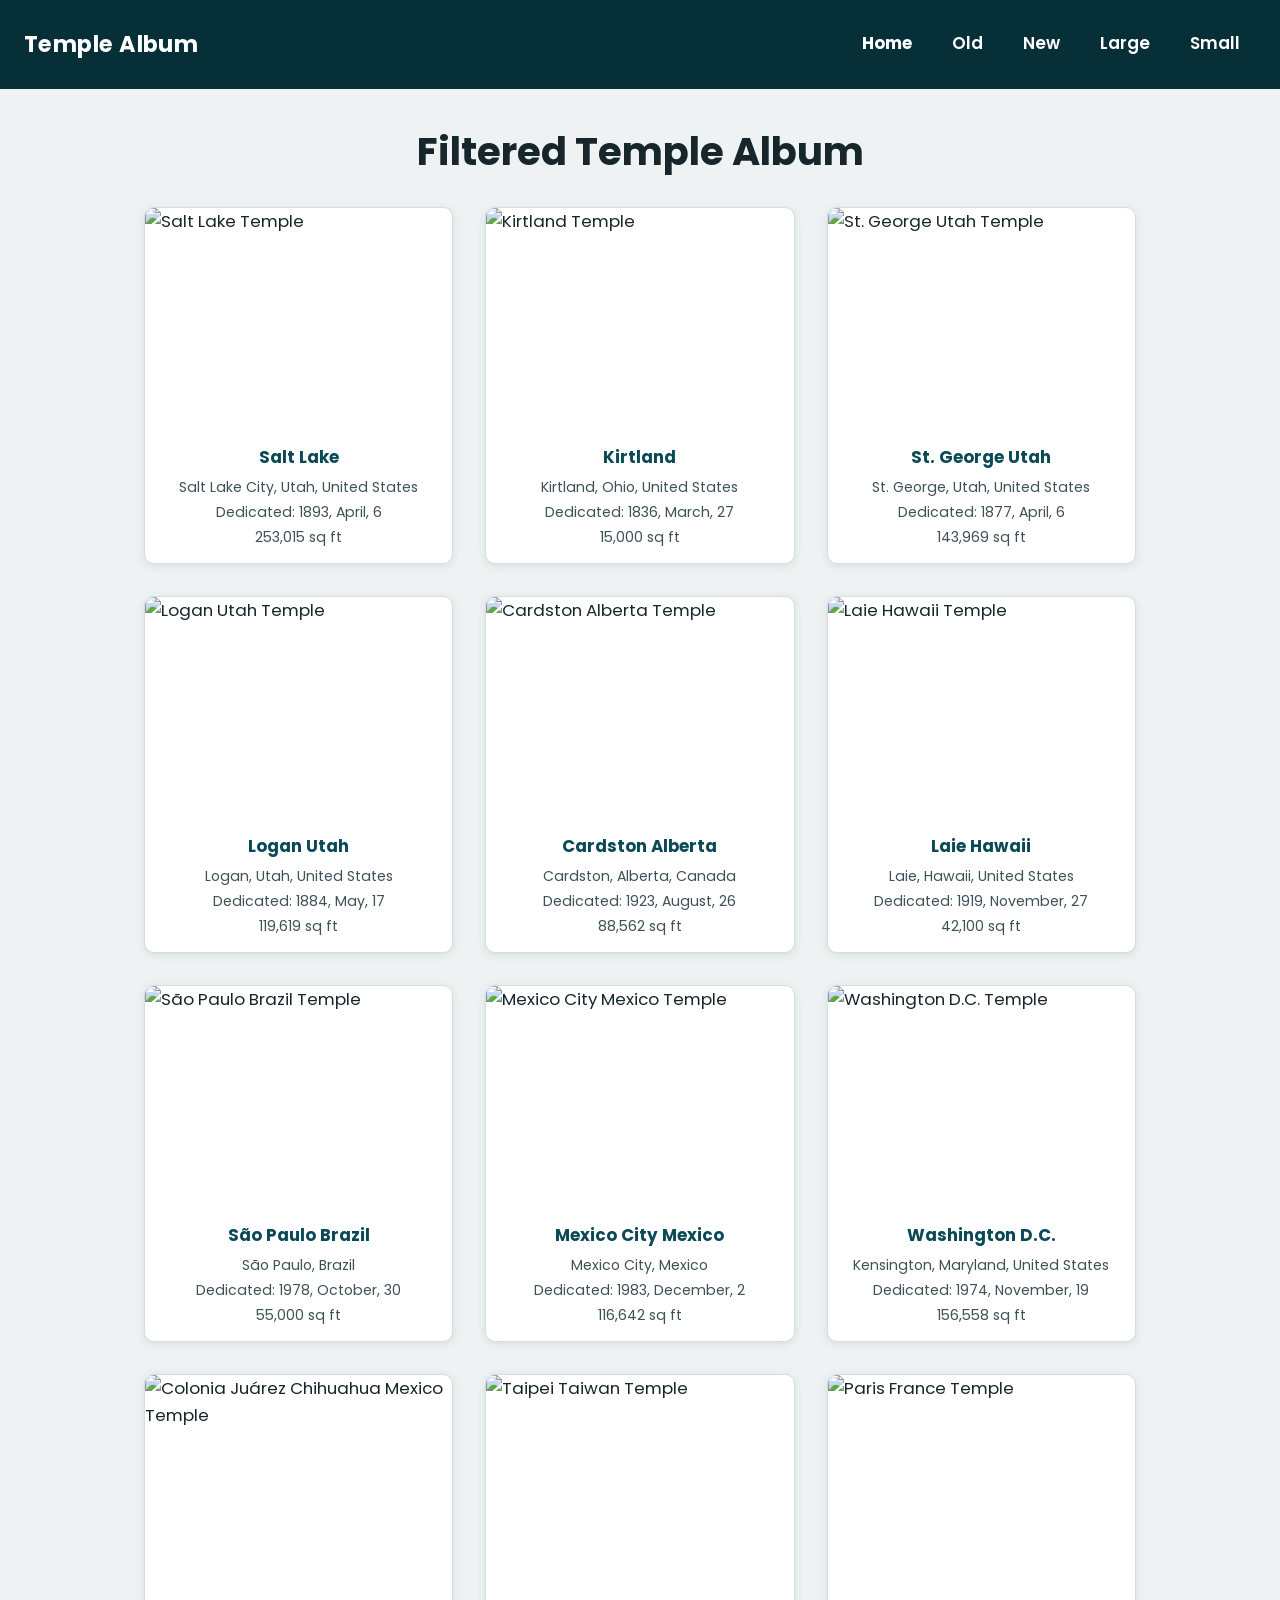
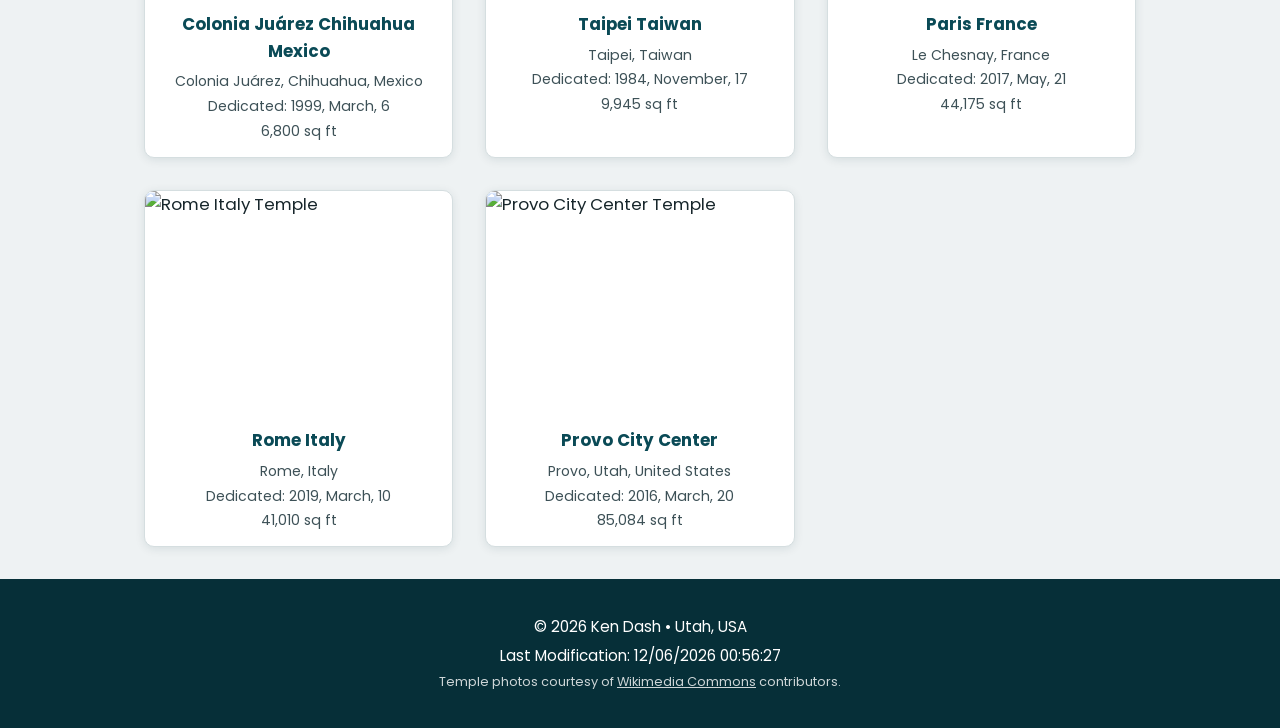
==== filtered-temples.html @ 69f69967 "Add W04 Filtered Temple Album filtered-temples.html generates its 14 temple cards dynamically from a" ====
<!DOCTYPE html>
<html lang="en">
<head>
  <meta charset="utf-8">
  <meta name="viewport" content="width=device-width, initial-scale=1">
  <title>Filtered Temple Album &ndash; WDD 131 &ndash; Ken Dash</title>
  <meta name="description" content="A filterable WDD 131 temple picture album: browse by Home, Old, New, Large, and Small, with temple cards generated dynamically from a JavaScript data array.">
  <meta name="author" content="Ken Dash">

  <link rel="preconnect" href="https://fonts.googleapis.com">
  <link rel="preconnect" href="https://fonts.gstatic.com" crossorigin>
  <link rel="stylesheet" href="https://fonts.googleapis.com/css2?family=Poppins:wght@400;600;700&display=swap">

  <link rel="icon" href="images/favicon.svg" type="image/svg+xml">

  <!-- Mobile-first: base styles first, larger-view overrides second -->
  <link rel="stylesheet" href="styles/temples.css">
  <link rel="stylesheet" href="styles/temples-large.css">

  <script src="scripts/filtered-temples.js" defer></script>
</head>
<body>
  <header>
    <div class="site-bar">
      <span class="site-name">Temple Album</span>
      <button id="menu-button" class="menu-button" aria-label="Open menu" aria-expanded="false" aria-controls="primary-nav">&#9776;</button>
    </div>
    <nav>
      <ul id="primary-nav" class="nav-list">
        <li><a href="#" id="home" class="active" aria-current="page">Home</a></li>
        <li><a href="#" id="old">Old</a></li>
        <li><a href="#" id="new">New</a></li>
        <li><a href="#" id="large">Large</a></li>
        <li><a href="#" id="small">Small</a></li>
      </ul>
    </nav>
  </header>

  <main>
    <h1>Filtered Temple Album</h1>

    <div class="gallery" id="temple-cards" aria-live="polite"></div>
  </main>

  <footer>
    <p>&copy; <span id="currentyear"></span> Ken Dash &bull; Utah, USA</p>
    <p id="lastModified"></p>
    <p class="credits">Temple photos courtesy of <a href="https://commons.wikimedia.org/wiki/Category:Temples_of_The_Church_of_Jesus_Christ_of_Latter-day_Saints">Wikimedia Commons</a> contributors.</p>
  </footer>
</body>
</html>
---- styles/temples.css ----
/* ==========================================================================
   WDD 131 – Temple Album – temples.css
   Mobile-first base styles. Larger-view overrides live in temples-large.css.
   ========================================================================== */

:root {
  --bg: #eef2f3;
  --surface: #ffffff;
  --ink: #17262b;
  --ink-soft: #3d5157;
  --brand: #0a4a56;
  --brand-deep: #062f38;
  --line: #d5dee0;
  --accent: #f2b705;

  --space-1: 0.5rem;
  --space-2: 1rem;
  --space-3: 1.5rem;
  --space-4: 2rem;

  --radius: 10px;
  --shadow: 0 2px 10px rgba(6, 47, 56, 0.10);
  --maxw: 64rem;

  --font: "Poppins", "Segoe UI", Roboto, Helvetica, Arial, sans-serif;
}

* {
  box-sizing: border-box;
}

body {
  margin: 0;
  background-color: var(--bg);
  color: var(--ink);
  font-family: var(--font);
  font-size: 1.05rem;
  line-height: 1.6;
}

img {
  max-width: 100%;
  display: block;
}

/* --------------------------------------------------------------------------
   Header + navigation (mobile: hamburger)
   -------------------------------------------------------------------------- */

header {
  background-color: var(--brand-deep);
  color: var(--surface);
}

.site-bar {
  display: flex;
  align-items: center;
  justify-content: space-between;
  padding: var(--space-2);
}

.site-name {
  font-size: 1.4rem;
  font-weight: 700;
  letter-spacing: 0.02em;
}

.menu-button {
  font-size: 1.5rem;
  line-height: 1;
  color: var(--surface);
  background-color: transparent;
  border: 2px solid rgba(255, 255, 255, 0.55);
  border-radius: 8px;
  width: 2.75rem;
  height: 2.75rem;
  cursor: pointer;
}

.menu-button:hover,
.menu-button:focus-visible {
  background-color: rgba(255, 255, 255, 0.14);
}

/* nav uses Flexbox; hidden by default on small screens */
.nav-list {
  list-style: none;
  margin: 0;
  padding: 0;
  display: none;
  flex-direction: column;
}

.nav-list.open {
  display: flex;
}

.nav-list a {
  display: block;
  padding: 0.85rem var(--space-2);
  color: var(--surface);
  text-decoration: none;
  font-weight: 600;
  border-top: 1px solid rgba(255, 255, 255, 0.12);
  /* reserved border so the hover state never shifts the layout */
  border-left: 4px solid transparent;
  transition: background-color 160ms ease, border-color 160ms ease;
}

.nav-list a:hover,
.nav-list a:focus-visible {
  background-color: rgba(255, 255, 255, 0.14);
  border-left-color: var(--accent);
}

/* Filtered Temple Album: marks which filter is currently applied */
.nav-list a.active {
  font-weight: 700;
  border-left-color: var(--accent);
}

/* --------------------------------------------------------------------------
   Main – centered, limited width
   -------------------------------------------------------------------------- */

main {
  max-width: var(--maxw);
  margin: var(--space-4) auto;
  padding: 0 var(--space-2);
}

h1 {
  margin: 0 0 var(--space-3);
  text-align: center;
  font-size: 1.9rem;
  font-weight: 700;
  color: var(--ink);
}

/* --------------------------------------------------------------------------
   Gallery – CSS Grid, one column on mobile
   -------------------------------------------------------------------------- */

.gallery {
  display: grid;
  grid-template-columns: 1fr;
  gap: var(--space-3);
}

figure {
  margin: 0;
  background-color: var(--surface);
  border: 1px solid var(--line);
  border-radius: var(--radius);
  box-shadow: var(--shadow);
  overflow: hidden;
}

figure img {
  width: 100%;
  height: 12rem;
  object-fit: cover;
}

figcaption {
  padding: 0.75rem var(--space-2);
  text-align: center;
  font-weight: 600;
  color: var(--brand);
}

/* Filtered Temple Album: captions carry name + location + dedicated +
   area, so the name gets its own heading and the detail lines are
   de-emphasized rather than all four lines reading with equal weight. */
figcaption h2 {
  margin: 0 0 0.35rem;
  font-size: 1.05rem;
  color: var(--brand);
}

figcaption p {
  margin: 0.15rem 0;
  font-weight: 400;
  font-size: 0.88rem;
  color: var(--ink-soft);
}

/* --------------------------------------------------------------------------
   Footer – matches the home page
   -------------------------------------------------------------------------- */

footer {
  background-color: var(--brand-deep);
  color: var(--surface);
  text-align: center;
  padding: var(--space-4) var(--space-2);
}

footer p {
  margin: 0.25rem 0;
  font-size: 0.95rem;
}

.credits {
  font-size: 0.8rem;
  opacity: 0.8;
}

.credits a {
  color: inherit;
}

/* --------------------------------------------------------------------------
   Accessibility helpers
   -------------------------------------------------------------------------- */

:focus-visible {
  outline: 3px solid var(--accent);
  outline-offset: 2px;
}

@media (prefers-reduced-motion: reduce) {
  nav a {
    transition: none;
  }
}
---- styles/temples-large.css ----
/* ==========================================================================
   WDD 131 – Temple Album – temples-large.css
   Larger-view overrides only. Everything is inside the media query so the
   mobile-first temples.css stays in control on small screens.
   ========================================================================== */

@media (min-width: 40rem) {

  /* Header becomes a single row; the hamburger is not needed */
  header {
    display: flex;
    align-items: center;
    justify-content: space-between;
    flex-wrap: wrap;
    padding: var(--space-2) var(--space-3);
  }

  .site-bar {
    padding: 0;
  }

  .menu-button {
    display: none;
  }

  /* nav items always visible, laid out in a Flex row */
  .nav-list {
    display: flex;
    flex-direction: row;
    gap: var(--space-1);
  }

  .nav-list a {
    border-top: none;
    border-left: none;
    border-radius: 6px;
    /* reserved border so hover never changes the box size */
    border-bottom: 3px solid transparent;
  }

  .nav-list a:hover,
  .nav-list a:focus-visible {
    border-left-color: transparent;
    border-bottom-color: var(--surface);
  }

  /* Gallery expands to a responsive multi-column grid */
  main {
    margin-top: var(--space-4);
  }

  h1 {
    font-size: 2.4rem;
  }

  .gallery {
    grid-template-columns: repeat(auto-fit, minmax(15rem, 1fr));
    gap: var(--space-4);
  }

  figure img {
    height: 14rem;
    transition: transform 300ms ease;
  }

  figure:hover img {
    transform: scale(1.05);
  }
}

@media (min-width: 40rem) and (prefers-reduced-motion: reduce) {
  figure img {
    transition: none;
  }
}
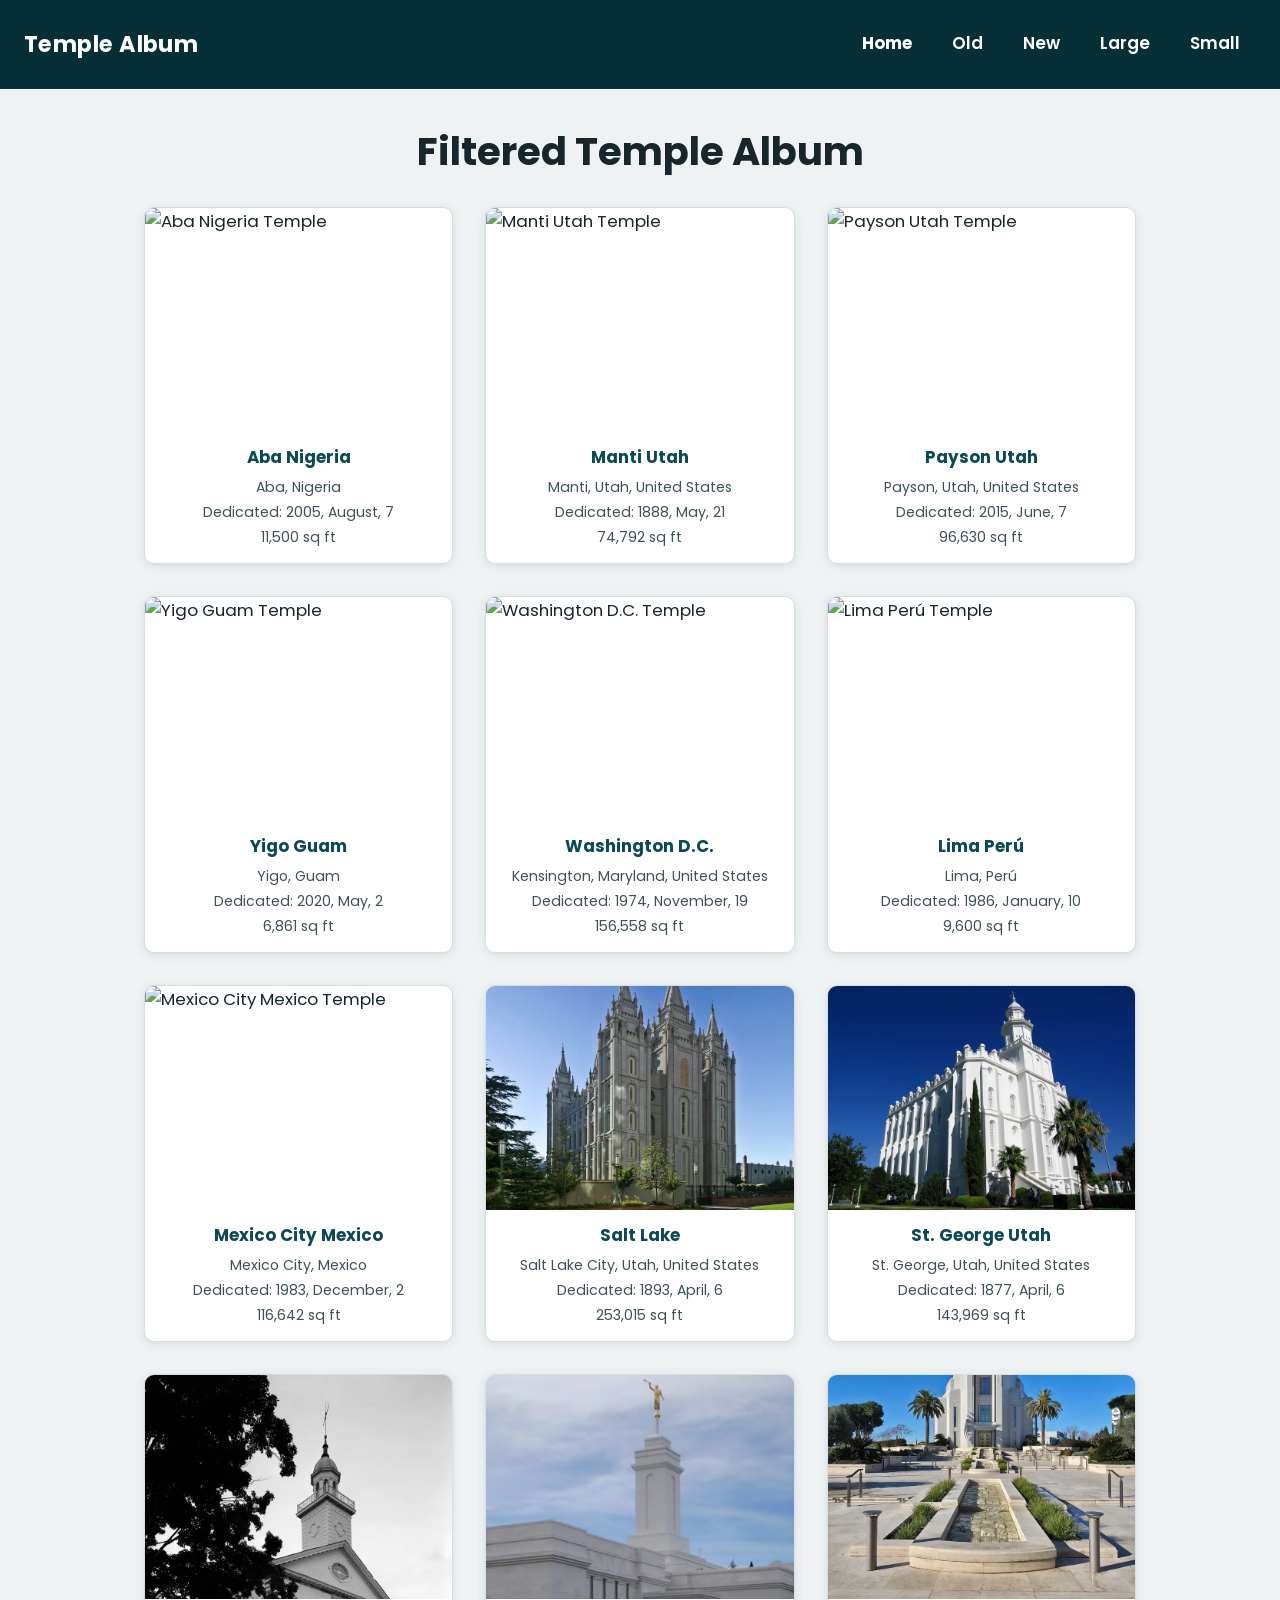
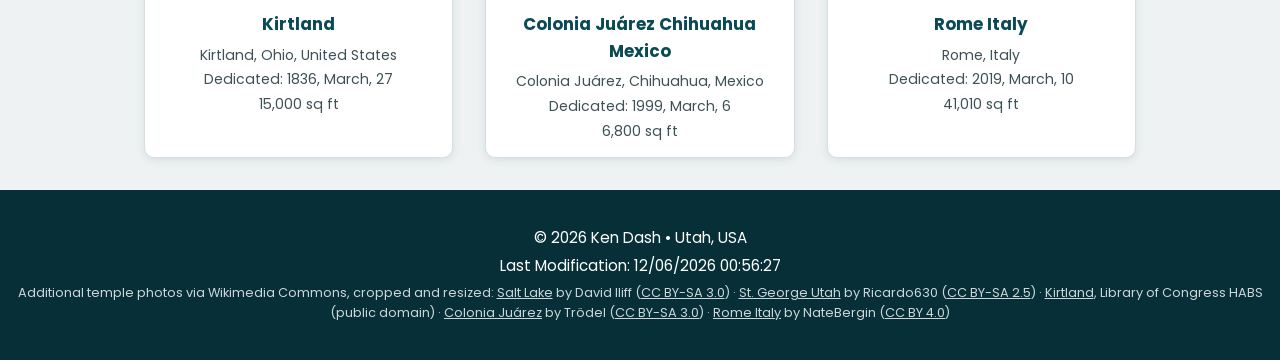
==== commit c1119024: "Self-host the 5 Wikimedia-sourced temple photos Lighthouse best-practices flagged third-party cookie" ====
--- a/filtered-temples.html
+++ b/filtered-temples.html
@@ -45,7 +45,14 @@
   <footer>
     <p>&copy; <span id="currentyear"></span> Ken Dash &bull; Utah, USA</p>
     <p id="lastModified"></p>
-    <p class="credits">Temple photos courtesy of <a href="https://commons.wikimedia.org/wiki/Category:Temples_of_The_Church_of_Jesus_Christ_of_Latter-day_Saints">Wikimedia Commons</a> contributors.</p>
+    <p class="credits">
+      Additional temple photos via Wikimedia Commons, cropped and resized:
+      <a href="https://commons.wikimedia.org/wiki/File:Salt_Lake_Temple,_Utah_-_Sept_2004.jpg">Salt Lake</a> by David Iliff (<a href="https://creativecommons.org/licenses/by-sa/3.0/">CC BY-SA 3.0</a>) &middot;
+      <a href="https://commons.wikimedia.org/wiki/File:St._George_Temple.jpg">St. George Utah</a> by Ricardo630 (<a href="https://creativecommons.org/licenses/by-sa/2.5/">CC BY-SA 2.5</a>) &middot;
+      <a href="https://commons.wikimedia.org/wiki/File:Kirtland_Temple.jpg">Kirtland</a>, Library of Congress HABS (public domain) &middot;
+      <a href="https://commons.wikimedia.org/wiki/File:Colonial_Juarez_Temple.jpg">Colonia Ju&aacute;rez</a> by Tr&ouml;del (<a href="https://creativecommons.org/licenses/by-sa/3.0/">CC BY-SA 3.0</a>) &middot;
+      <a href="https://commons.wikimedia.org/wiki/File:LDS_Rome_Temple.jpg">Rome Italy</a> by NateBergin (<a href="https://creativecommons.org/licenses/by/4.0/">CC BY 4.0</a>)
+    </p>
   </footer>
 </body>
 </html>
